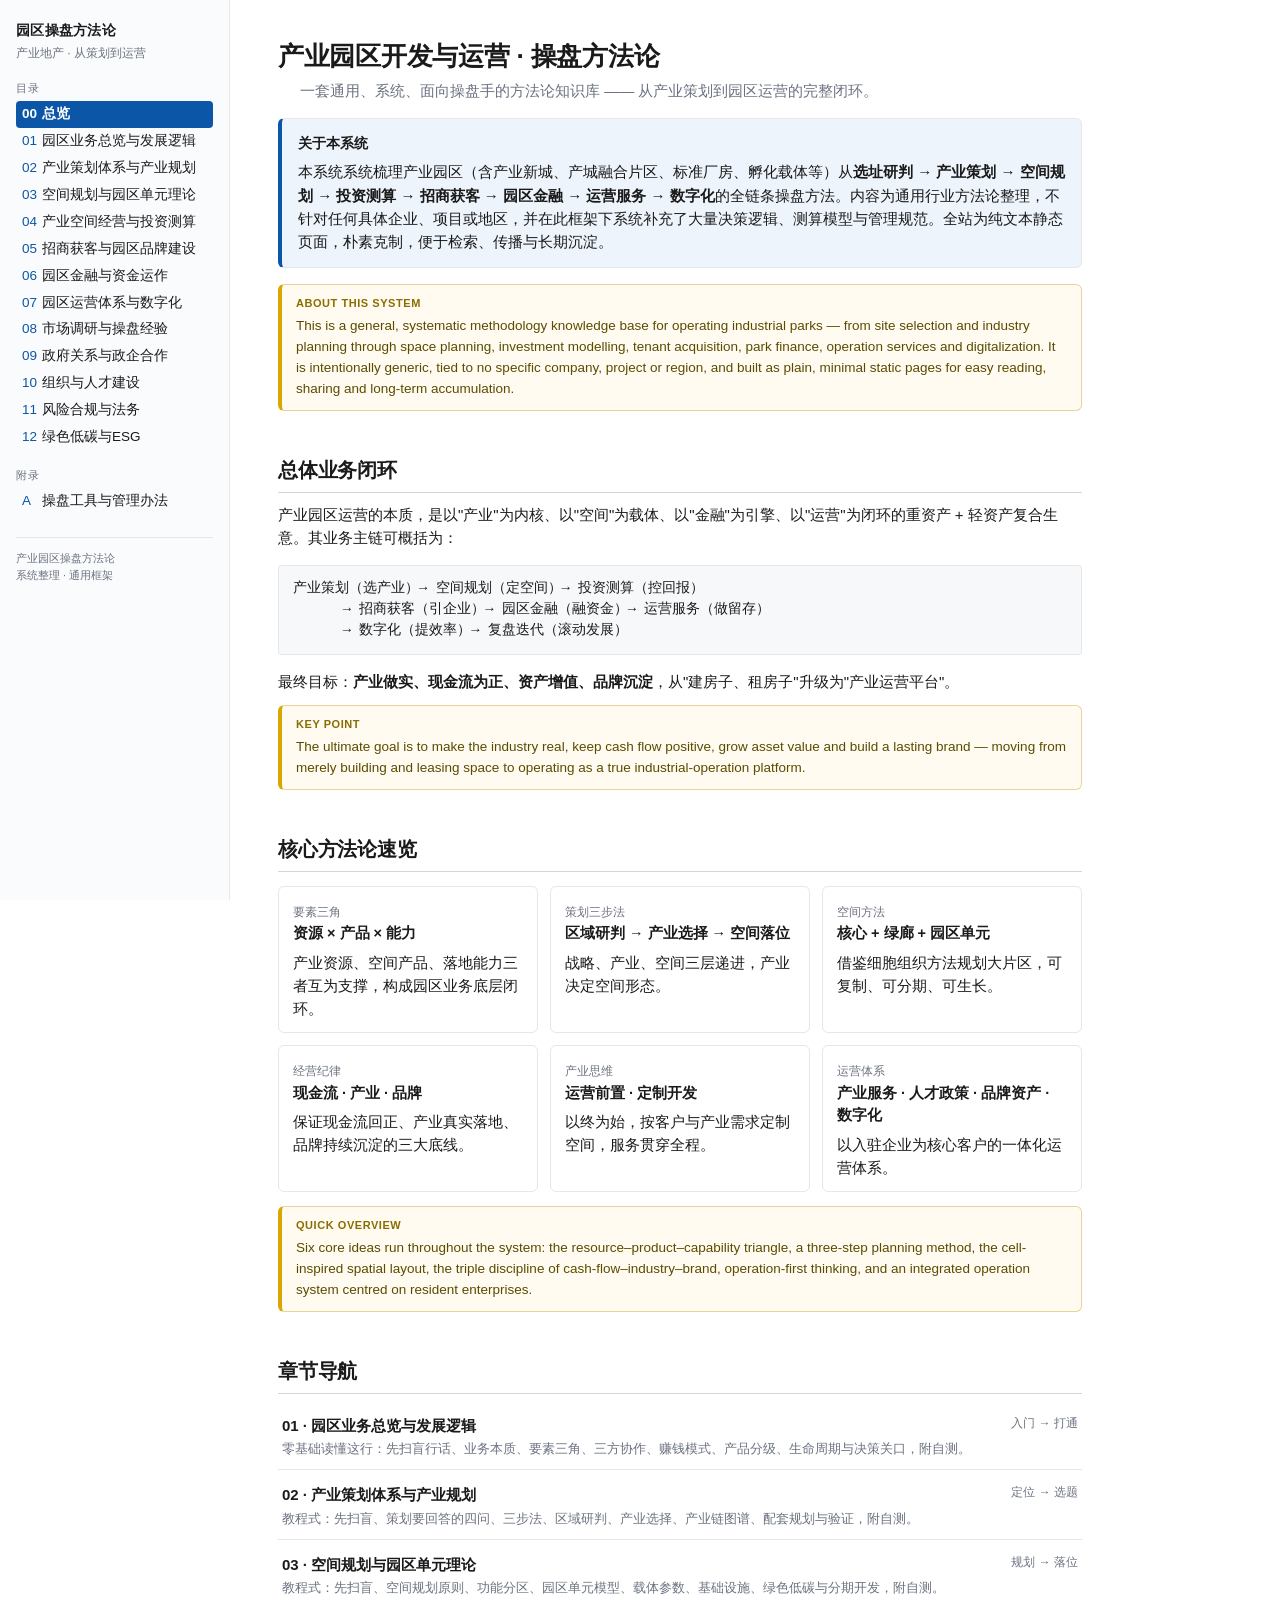
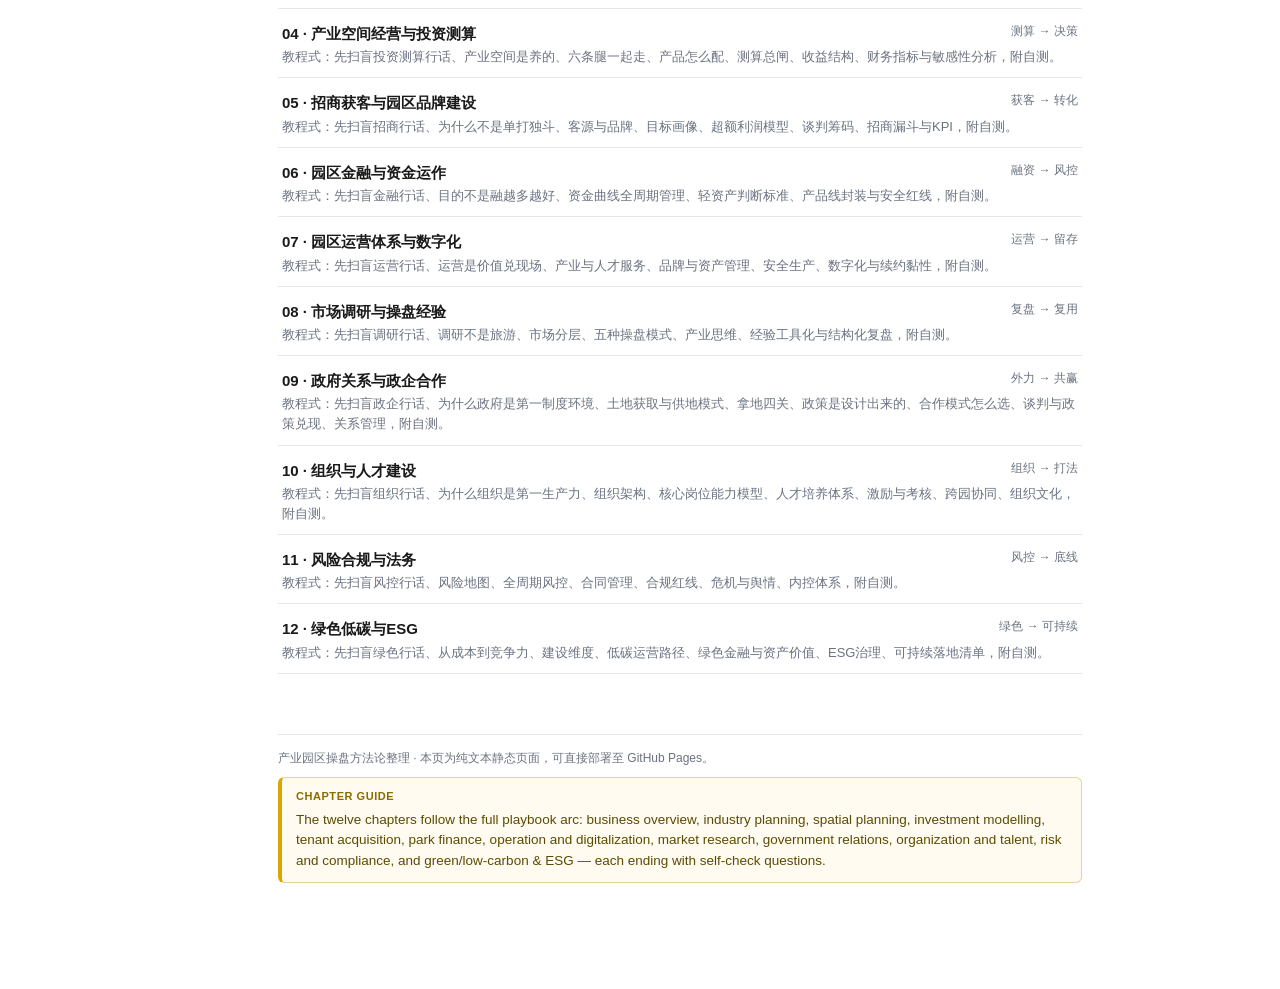
==== index.html @ 170338b4 "feat: publish bilingual static site (CN with EN annotation blocks)" ====
﻿<!DOCTYPE html>
<html lang="zh-CN">
<head>
<meta charset="UTF-8">
<meta name="viewport" content="width=device-width, initial-scale=1.0">
<title>产业园区开发与运营 · 操盘方法论</title>
<meta name="description" content="一套通用、系统的产业园区（产业新城、产城融合片区）开发与运营方法论。涵盖产业策划、空间规划、投资测算、招商获客、园区金融、运营服务与数字化，面向园区操盘手的纯文本静态知识库。">
<link rel="stylesheet" href="assets/style.css">
</head>
<body>
<div class="layout">
<nav class="side">
  <div class="brand">园区操盘方法论</div>
  <div class="brand-sub">产业地产 · 从策划到运营</div>
  <div class="nav-section">目录</div>
  <a href="index.html" class="active"><span class="num">00</span>总览</a>
  <a href="ch1.html"><span class="num">01</span>园区业务总览与发展逻辑</a>
  <a href="ch2.html"><span class="num">02</span>产业策划体系与产业规划</a>
  <a href="ch3.html"><span class="num">03</span>空间规划与园区单元理论</a>
  <a href="ch4.html"><span class="num">04</span>产业空间经营与投资测算</a>
  <a href="ch5.html"><span class="num">05</span>招商获客与园区品牌建设</a>
  <a href="ch6.html"><span class="num">06</span>园区金融与资金运作</a>
  <a href="ch7.html"><span class="num">07</span>园区运营体系与数字化</a>
  <a href="ch8.html"><span class="num">08</span>市场调研与操盘经验</a>
  <a href="ch9.html"><span class="num">09</span>政府关系与政企合作</a>
  <a href="ch10.html"><span class="num">10</span>组织与人才建设</a>
  <a href="ch11.html"><span class="num">11</span>风险合规与法务</a>
  <a href="ch12.html"><span class="num">12</span>绿色低碳与ESG</a>
  <div class="nav-section">附录</div>
  <a href="appendix.html"><span class="num">A</span>操盘工具与管理办法</a>
  <div class="side-foot">产业园区操盘方法论<br>系统整理 · 通用框架</div>
</nav>
<main>
<div class="main-wrap">

<h1>产业园区开发与运营 · 操盘方法论</h1>
<p class="ch-desc" style="margin-bottom:16px;">一套通用、系统、面向操盘手的方法论知识库 —— 从产业策划到园区运营的完整闭环。</p>

<div class="box box-accent">
  <div class="box-title">关于本系统</div>
  <p style="margin:0;">本系统系统梳理产业园区（含产业新城、产城融合片区、标准厂房、孵化载体等）从<strong>选址研判 → 产业策划 → 空间规划 → 投资测算 → 招商获客 → 园区金融 → 运营服务 → 数字化</strong>的全链条操盘方法。内容为通用行业方法论整理，不针对任何具体企业、项目或地区，并在此框架下系统补充了大量决策逻辑、测算模型与管理规范。全站为纯文本静态页面，朴素克制，便于检索、传播与长期沉淀。</p>
</div>
<div class="en-note"><span class="en-lbl">About this system</span><p>This is a general, systematic methodology knowledge base for operating industrial parks &mdash; from site selection and industry planning through space planning, investment modelling, tenant acquisition, park finance, operation services and digitalization. It is intentionally generic, tied to no specific company, project or region, and built as plain, minimal static pages for easy reading, sharing and long-term accumulation.</p></div>

<h2>总体业务闭环</h2>
<p>产业园区运营的本质，是以"产业"为内核、以"空间"为载体、以"金融"为引擎、以"运营"为闭环的重资产 + 轻资产复合生意。其业务主链可概括为：</p>
<pre><code>产业策划（选产业）→ 空间规划（定空间）→ 投资测算（控回报）
      → 招商获客（引企业）→ 园区金融（融资金）→ 运营服务（做留存）
      → 数字化（提效率）→ 复盘迭代（滚动发展）</code></pre>
<p>最终目标：<strong>产业做实、现金流为正、资产增值、品牌沉淀</strong>，从"建房子、租房子"升级为"产业运营平台"。</p>
<div class="en-note"><span class="en-lbl">Key point</span><p>The ultimate goal is to make the industry real, keep cash flow positive, grow asset value and build a lasting brand &mdash; moving from merely building and leasing space to operating as a true industrial-operation platform.</p></div>

<h2>核心方法论速览</h2>
<div class="grid c3">
  <div class="card"><span class="k">要素三角</span><h4>资源 × 产品 × 能力</h4>产业资源、空间产品、落地能力三者互为支撑，构成园区业务底层闭环。</div>
  <div class="card"><span class="k">策划三步法</span><h4>区域研判 → 产业选择 → 空间落位</h4>战略、产业、空间三层递进，产业决定空间形态。</div>
  <div class="card"><span class="k">空间方法</span><h4>核心 + 绿廊 + 园区单元</h4>借鉴细胞组织方法规划大片区，可复制、可分期、可生长。</div>
  <div class="card"><span class="k">经营纪律</span><h4>现金流 · 产业 · 品牌</h4>保证现金流回正、产业真实落地、品牌持续沉淀的三大底线。</div>
  <div class="card"><span class="k">产业思维</span><h4>运营前置 · 定制开发</h4>以终为始，按客户与产业需求定制空间，服务贯穿全程。</div>
  <div class="card"><span class="k">运营体系</span><h4>产业服务 · 人才政策 · 品牌资产 · 数字化</h4>以入驻企业为核心客户的一体化运营体系。</div>
</div>
<div class="en-note"><span class="en-lbl">Quick overview</span><p>Six core ideas run throughout the system: the resource&ndash;product&ndash;capability triangle, a three-step planning method, the cell-inspired spatial layout, the triple discipline of cash-flow&ndash;industry&ndash;brand, operation-first thinking, and an integrated operation system centred on resident enterprises.</p></div>

<h2>章节导航</h2>
<ul class="toc">
  <li><a href="ch1.html">01 · 园区业务总览与发展逻辑</a><span class="pg">入门 → 打通</span><div class="desc">零基础读懂这行：先扫盲行话、业务本质、要素三角、三方协作、赚钱模式、产品分级、生命周期与决策关口，附自测。</div></li>
  <li><a href="ch2.html">02 · 产业策划体系与产业规划</a><span class="pg">定位 → 选题</span><div class="desc">教程式：先扫盲、策划要回答的四问、三步法、区域研判、产业选择、产业链图谱、配套规划与验证，附自测。</div></li>
  <li><a href="ch3.html">03 · 空间规划与园区单元理论</a><span class="pg">规划 → 落位</span><div class="desc">教程式：先扫盲、空间规划原则、功能分区、园区单元模型、载体参数、基础设施、绿色低碳与分期开发，附自测。</div></li>
  <li><a href="ch4.html">04 · 产业空间经营与投资测算</a><span class="pg">测算 → 决策</span><div class="desc">教程式：先扫盲投资测算行话、产业空间是养的、六条腿一起走、产品怎么配、测算总闸、收益结构、财务指标与敏感性分析，附自测。</div></li>
  <li><a href="ch5.html">05 · 招商获客与园区品牌建设</a><span class="pg">获客 → 转化</span><div class="desc">教程式：先扫盲招商行话、为什么不是单打独斗、客源与品牌、目标画像、超额利润模型、谈判筹码、招商漏斗与KPI，附自测。</div></li>
  <li><a href="ch6.html">06 · 园区金融与资金运作</a><span class="pg">融资 → 风控</span><div class="desc">教程式：先扫盲金融行话、目的不是融越多越好、资金曲线全周期管理、轻资产判断标准、产品线封装与安全红线，附自测。</div></li>
  <li><a href="ch7.html">07 · 园区运营体系与数字化</a><span class="pg">运营 → 留存</span><div class="desc">教程式：先扫盲运营行话、运营是价值兑现场、产业与人才服务、品牌与资产管理、安全生产、数字化与续约黏性，附自测。</div></li>
  <li><a href="ch8.html">08 · 市场调研与操盘经验</a><span class="pg">复盘 → 复用</span><div class="desc">教程式：先扫盲调研行话、调研不是旅游、市场分层、五种操盘模式、产业思维、经验工具化与结构化复盘，附自测。</div></li>
  <li><a href="ch9.html">09 · 政府关系与政企合作</a><span class="pg">外力 → 共赢</span><div class="desc">教程式：先扫盲政企行话、为什么政府是第一制度环境、土地获取与供地模式、拿地四关、政策是设计出来的、合作模式怎么选、谈判与政策兑现、关系管理，附自测。</div></li>
  <li><a href="ch10.html">10 · 组织与人才建设</a><span class="pg">组织 → 打法</span><div class="desc">教程式：先扫盲组织行话、为什么组织是第一生产力、组织架构、核心岗位能力模型、人才培养体系、激励与考核、跨园协同、组织文化，附自测。</div></li>
  <li><a href="ch11.html">11 · 风险合规与法务</a><span class="pg">风控 → 底线</span><div class="desc">教程式：先扫盲风控行话、风险地图、全周期风控、合同管理、合规红线、危机与舆情、内控体系，附自测。</div></li>
  <li><a href="ch12.html">12 · 绿色低碳与ESG</a><span class="pg">绿色 → 可持续</span><div class="desc">教程式：先扫盲绿色行话、从成本到竞争力、建设维度、低碳运营路径、绿色金融与资产价值、ESG治理、可持续落地清单，附自测。</div></li>
</ul>

<div class="foot-note">产业园区操盘方法论整理 · 本页为纯文本静态页面，可直接部署至 GitHub Pages。</div>
<div class="en-note"><span class="en-lbl">Chapter guide</span><p>The twelve chapters follow the full playbook arc: business overview, industry planning, spatial planning, investment modelling, tenant acquisition, park finance, operation and digitalization, market research, government relations, organization and talent, risk and compliance, and green/low-carbon &amp; ESG &mdash; each ending with self-check questions.</p></div>

</div>
</main>
</div>
</body>
</html>
---- assets/style.css ----
:root{
  --ink:#1a1a1a;
  --muted:#6b7280;
  --line:#e5e7eb;
  --line-strong:#d1d5db;
  --accent:#0b56a6;
  --accent-soft:#eef4fb;
  --warn:#9a3412;
  --bg:#ffffff;
  --code:#0f172a;
  --code-bg:#f6f8fa;
}
*{box-sizing:border-box;}
html{-webkit-text-size-adjust:100%;}
body{
  margin:0;
  font-family:"Helvetica Neue",Arial,"PingFang SC","Hiragino Sans GB","Microsoft YaHei",sans-serif;
  color:var(--ink);
  background:var(--bg);
  line-height:1.55;
  font-size:15px;
}
a{color:var(--accent);text-decoration:none;}
a:hover{text-decoration:underline;}
code{
  font-family:"SF Mono","Consolas","Menlo",monospace;
  font-size:0.92em;
  background:var(--code-bg);
  border:1px solid var(--line);
  border-radius:3px;
  padding:0 0.3em;
}
pre code{display:block;padding:12px 14px;overflow:auto;background:var(--code-bg);border:1px solid var(--line);}

/* ---- Layout ---- */
.layout{display:flex;min-height:100vh;}
nav.side{
  width:230px;flex:0 0 230px;
  border-right:1px solid var(--line);
  padding:20px 16px;
  position:sticky;top:0;height:100vh;overflow:auto;
  background:#fafbfc;
}
main{flex:1;min-width:0;padding:40px 48px 90px;max-width:900px;}
.main-wrap{max-width:900px;margin:0 auto;}

/* sidebar */
.brand{font-weight:700;font-size:14px;letter-spacing:.02em;margin-bottom:2px;}
.brand-sub{font-size:12px;color:var(--muted);margin-bottom:18px;}
.nav-section{margin:0 0 4px;font-size:11px;text-transform:uppercase;letter-spacing:.06em;color:var(--muted);margin-top:16px;}
nav.side a{display:block;padding:4px 6px;border-radius:4px;color:var(--ink);font-size:13.5px;line-height:1.4;}
nav.side a:hover{background:var(--accent-soft);text-decoration:none;}
nav.side a.active{background:var(--accent);color:#fff;font-weight:600;}
nav.side a .num{display:inline-block;width:20px;color:var(--accent);font-variant-numeric:tabular-nums;}
nav.side a.active .num{color:#fff;}
.side-foot{margin-top:22px;font-size:11px;color:var(--muted);border-top:1px solid var(--line);padding-top:12px;}

/* ---- Typography ---- */
h1{font-size:26px;line-height:1.25;margin:0 0 6px;letter-spacing:-.01em;}
h2{font-size:20px;margin:44px 0 10px;padding-bottom:6px;border-bottom:1px solid var(--line-strong);letter-spacing:-.01em;}
h3{font-size:16.5px;margin:26px 0 8px;}
h4{font-size:14.5px;margin:18px 0 6px;}
p{margin:0 0 12px;}
ul,ol{margin:0 0 12px;padding-left:22px;}
li{margin:3px 0;}
strong{font-weight:650;}
hr{border:0;border-top:1px solid var(--line);margin:26px 0;}

/* ---- Components ---- */
.ch-title{max-width:760px;margin:0 auto 4px;}
.ch-kicker{font-size:12px;letter-spacing:.1em;text-transform:uppercase;color:var(--muted);margin-bottom:6px;}
.ch-desc{color:var(--muted);font-size:15px;max-width:760px;margin:0 auto 12px;}
.crumb{margin-bottom:22px;font-size:12.5px;color:var(--muted);}
.crumb a{color:var(--muted);}
.crumb a:hover{color:var(--accent);}
.lead{font-size:15.5px;color:var(--code);border-left:3px solid var(--accent);padding:2px 0 2px 14px;}

.box{width:100%;border:1px solid var(--line);border-radius:6px;padding:14px 16px;margin:16px 0;background:#fcfcfd;box-sizing:border-box;}
.box-accent{border-left:4px solid var(--accent);background:var(--accent-soft);}
.box-warn{border-left:4px solid var(--warn);background:#fdf7f3;}
.box .box-title{font-weight:700;margin-bottom:6px;font-size:14px;}

/* ---- Tutorial components ---- */
.lesson{border:1px solid var(--accent);border-radius:8px;padding:16px 18px;margin:18px 0 26px;background:var(--accent-soft);}
.lesson .lesson-title{font-weight:700;font-size:15px;margin-bottom:8px;color:var(--accent);}
.lesson ol,.lesson ul{margin-bottom:4px;}
.term{border:1px solid var(--line);border-left:4px solid var(--code);border-radius:4px;background:#f8fafc;padding:1px 0;}
.term .t-name{font-weight:700;color:var(--code);}
.term .t-means{color:var(--ink);}
.example{border:1px dashed var(--line-strong);border-left:4px solid #15803d;border-radius:6px;background:#f7faf7;padding:12px 15px;margin:14px 0;}
.example .ex-title{font-weight:700;font-size:13px;color:#15803d;margin-bottom:5px;}
.example p:last-child{margin:0;}
.example ol,.example ul{margin-bottom:4px;}
.selfcheck{border:1px solid var(--line-strong);border-radius:8px;padding:16px 18px;margin:26px 0 6px;background:#fbfbfb;}
.selfcheck .sc-title{font-weight:700;font-size:15px;margin-bottom:8px;}
.selfcheck ol{margin:0 0 4px;}
.takeaway{border:1px solid var(--line-strong);border-radius:8px;padding:16px 18px;margin:22px 0 6px;background:#f4f6f8;}
.takeaway .tk-title{font-weight:700;font-size:15px;margin-bottom:8px;}

/* ---- Bilingual annotation block (English note) ---- */
.en-note{border:1px solid #e8d49a;border-left:4px solid #d9a800;border-radius:6px;background:#fffbf0;padding:10px 14px;margin:10px 0 16px;}
.en-note .en-lbl{display:block;font-size:11px;font-weight:700;letter-spacing:.05em;text-transform:uppercase;color:#8a6d00;margin-bottom:4px;}
.en-note p{margin:0;color:#5b4b00;font-size:13.5px;line-height:1.55;}

table{border-collapse:collapse;width:100%;margin:14px 0;font-size:13.5px;}
th,td{border:1px solid var(--line-strong);padding:6px 9px;text-align:left;vertical-align:top;}
th{background:#f3f4f6;font-weight:600;white-space:nowrap;}
tbody tr:nth-child(even){background:#fafbfc;}
table.num td,table.num th{font-variant-numeric:tabular-nums;}

.tag{display:inline-block;font-size:11px;padding:1px 7px;border-radius:10px;background:var(--accent-soft);color:var(--accent);border:1px solid var(--line-strong);margin:0 2px 4px 0;}
.toc{list-style:none;padding:0;margin:0;}
.toc>li{border-bottom:1px solid var(--line);padding:10px 4px;}
.toc>li>a{font-weight:600;color:var(--ink);}
.toc>li>a:hover{color:var(--accent);text-decoration:none;}
.toc .desc{font-size:13px;color:var(--muted);margin-top:2px;}
.toc .pg{float:right;font-size:12px;color:var(--muted);}

.grid{display:grid;gap:12px;margin:14px 0;}
.grid.c2{grid-template-columns:1fr 1fr;}
.grid.c3{grid-template-columns:1fr 1fr 1fr;}
.card{border:1px solid var(--line);border-radius:6px;padding:12px 14px;background:#fff;}
.card h4{margin-top:0;}
.card .k{font-size:12px;color:var(--muted);}

.breadcrumb-top a{color:var(--muted);}

.pager{display:flex;justify-content:space-between;gap:16px;margin-top:50px;border-top:1px solid var(--line);padding-top:20px;}
.pager .next{margin-left:auto;text-align:right;}
.pager a{font-weight:600;}
.pager .lbl{display:block;font-size:12px;color:var(--muted);}

.foot-note{margin-top:60px;font-size:12px;color:var(--muted);border-top:1px solid var(--line);padding-top:14px;}

/* mobile */
@media (max-width:820px){
  nav.side{width:100%;height:auto;position:static;border-right:0;border-bottom:1px solid var(--line);}
  .layout{flex-direction:column;}
  main{padding:24px 18px 70px;}
  .grid.c2,.grid.c3{grid-template-columns:1fr;}
}
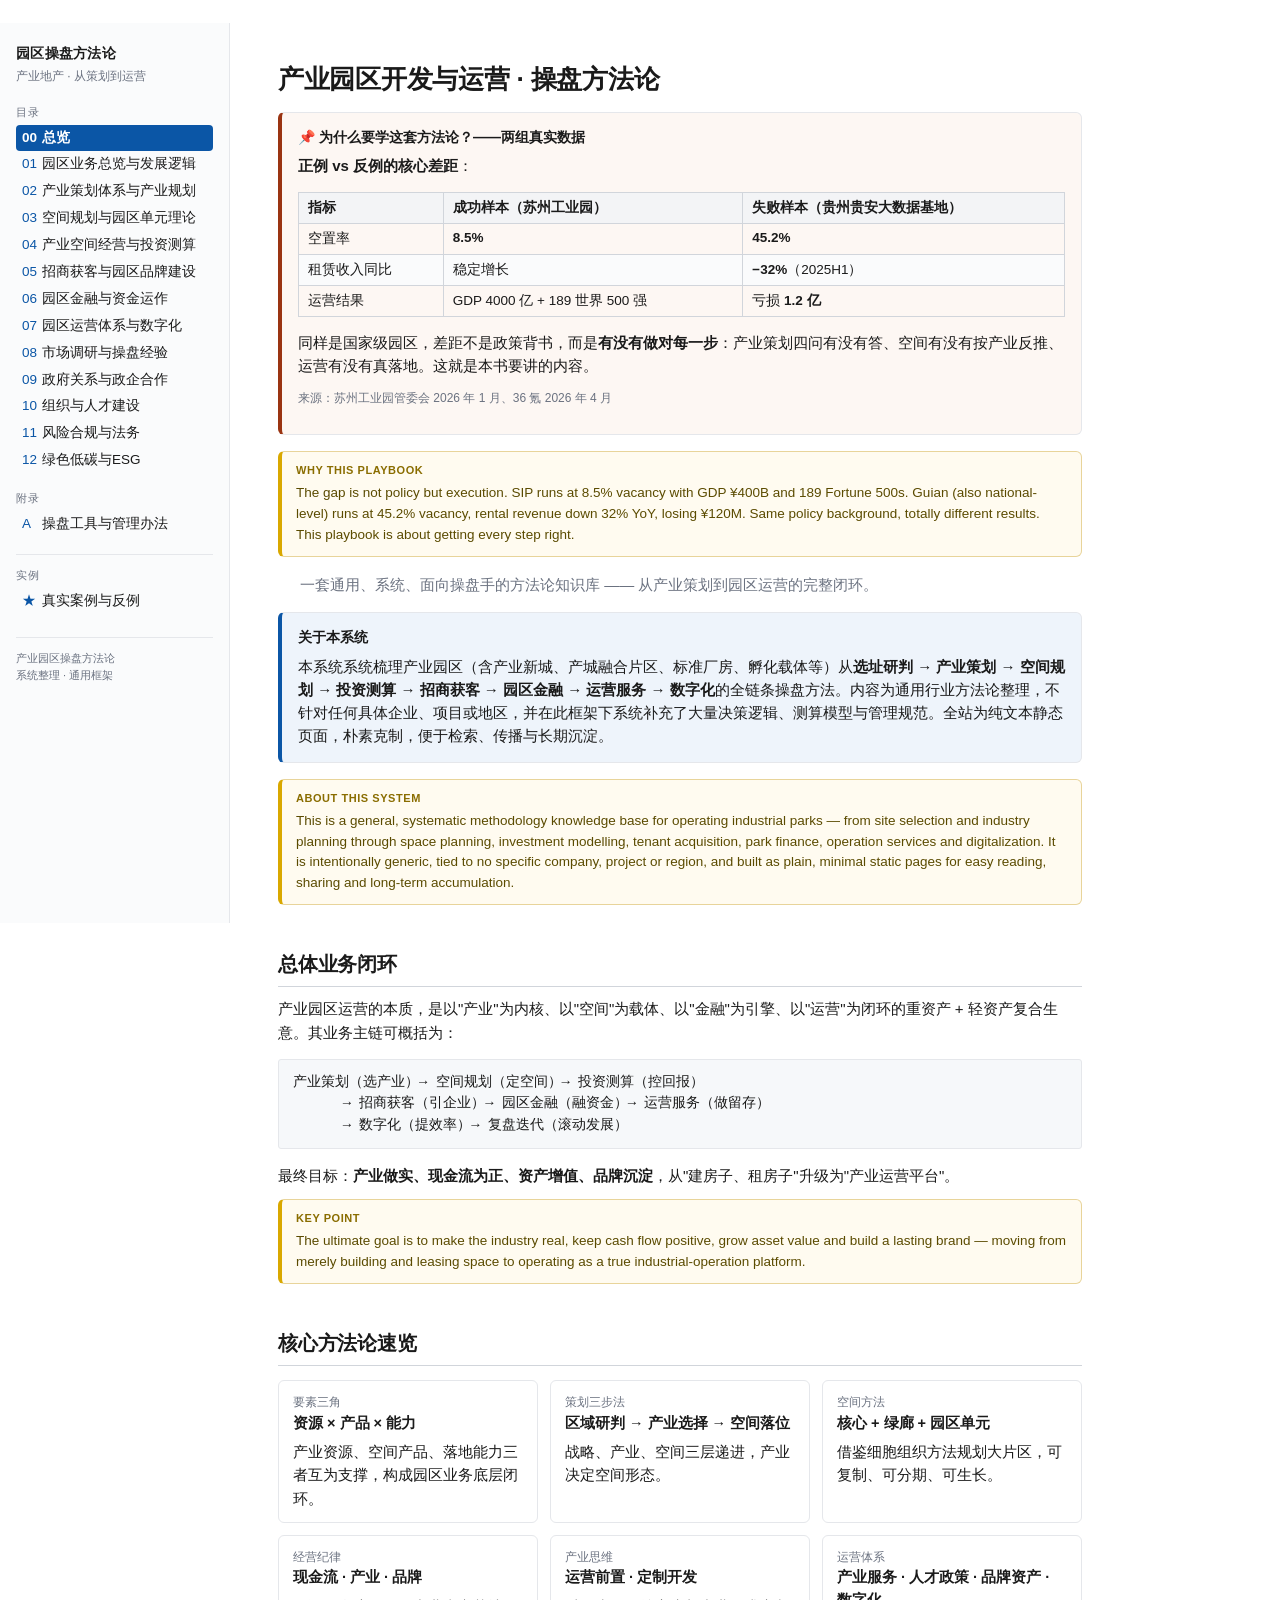
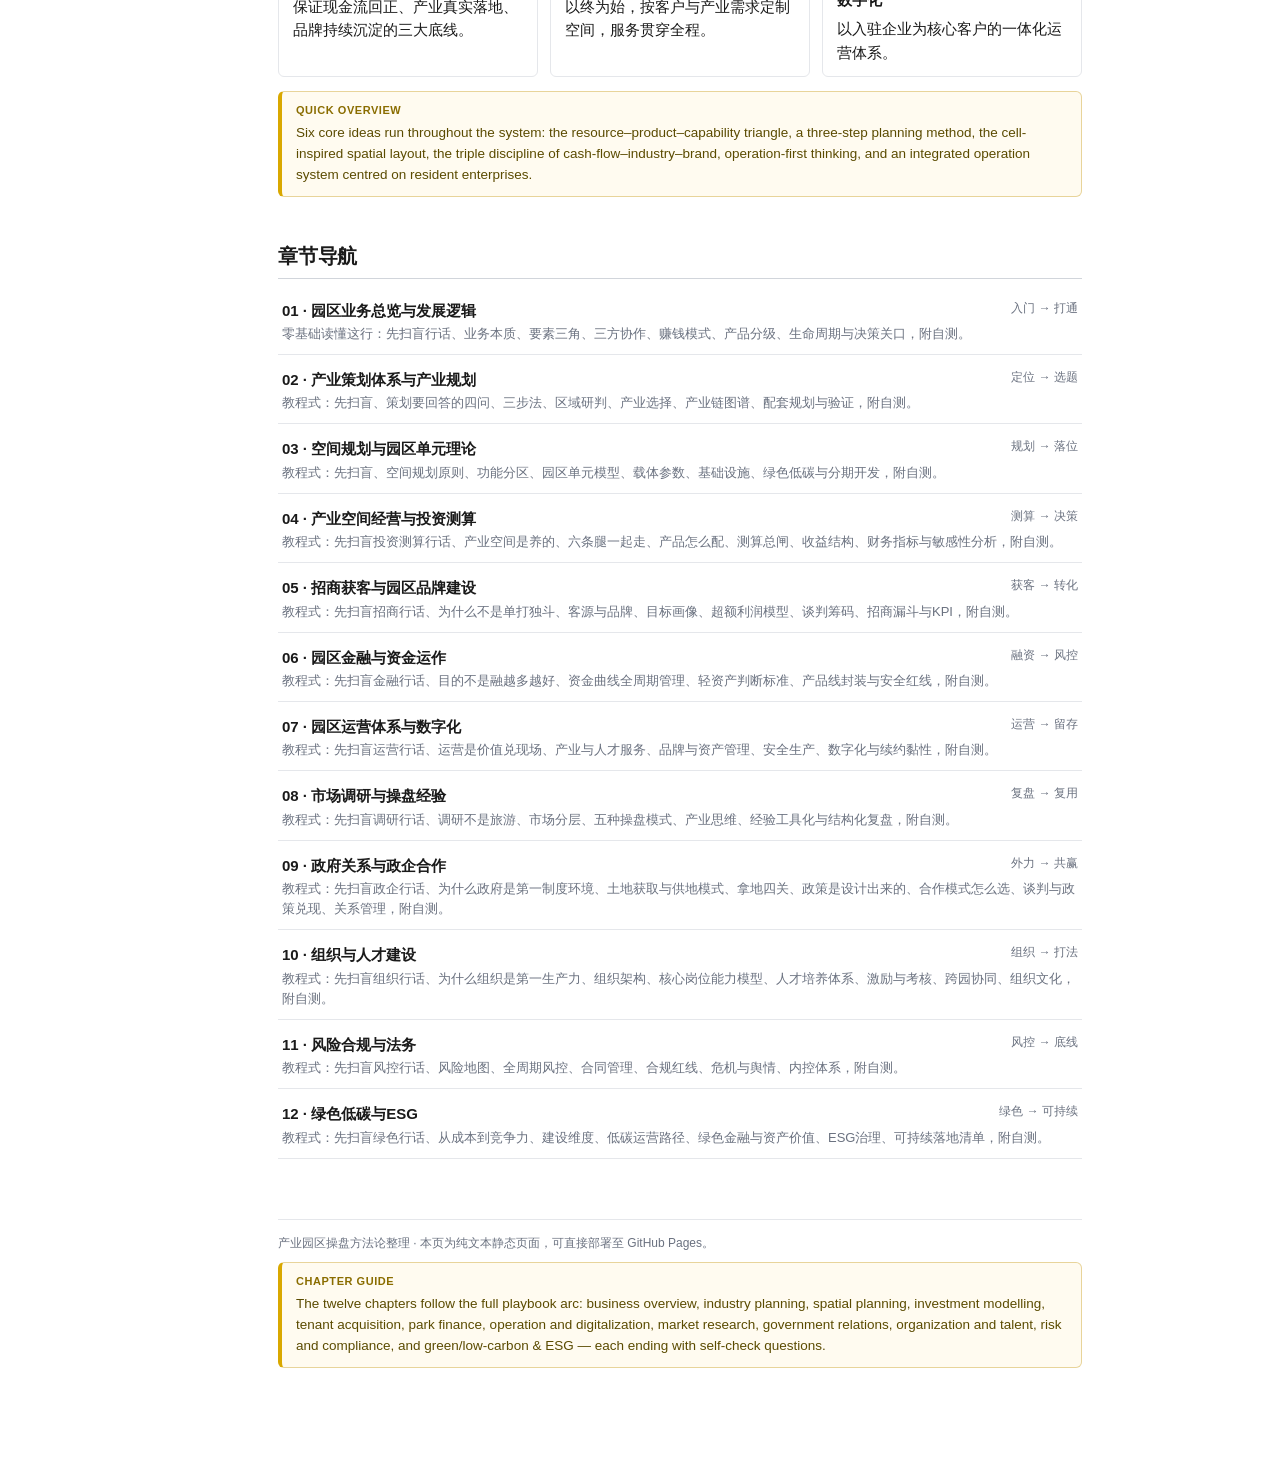
==== commit 79b48151: "feat: full rewrite with 104 real-world examples and 189 bilingual annotations" ====
--- a/index.html
+++ b/index.html
@@ -1,4 +1,4 @@
-﻿<!DOCTYPE html>
+﻿﻿<!DOCTYPE html>
 <html lang="zh-CN">
 <head>
 <meta charset="UTF-8">
@@ -28,12 +28,30 @@
   <a href="ch12.html"><span class="num">12</span>绿色低碳与ESG</a>
   <div class="nav-section">附录</div>
   <a href="appendix.html"><span class="num">A</span>操盘工具与管理办法</a>
+  <div class="nav-section" style="border-top:1px solid var(--line);margin-top:16px;padding-top:12px;">实例</div>
+  <a href="case-studies.html"><span class="num">★</span>真实案例与反例</a>
   <div class="side-foot">产业园区操盘方法论<br>系统整理 · 通用框架</div>
 </nav>
 <main>
 <div class="main-wrap">
 
 <h1>产业园区开发与运营 · 操盘方法论</h1>
+
+<div class="box box-warn">
+  <div class="box-title">📌 为什么要学这套方法论？——两组真实数据</div>
+  <p><strong>正例 vs 反例的核心差距</strong>：</p>
+  <table>
+  <thead><tr><th>指标</th><th>成功样本（苏州工业园）</th><th>失败样本（贵州贵安大数据基地）</th></tr></thead>
+  <tbody>
+  <tr><td>空置率</td><td><strong>8.5%</strong></td><td><strong>45.2%</strong></td></tr>
+  <tr><td>租赁收入同比</td><td>稳定增长</td><td><strong>−32%</strong>（2025H1）</td></tr>
+  <tr><td>运营结果</td><td>GDP 4000 亿 + 189 世界 500 强</td><td>亏损 <strong>1.2 亿</strong></td></tr>
+  </tbody>
+  </table>
+  <p>同样是国家级园区，差距不是政策背书，而是<strong>有没有做对每一步</strong>：产业策划四问有没有答、空间有没有按产业反推、运营有没有真落地。这就是本书要讲的内容。</p>
+  <p style="font-size:12px;color:var(--muted);margin-top:4px;">来源：苏州工业园管委会 2026 年 1 月、36 氪 2026 年 4 月</p>
+</div>
+<div class="en-note"><span class="en-lbl">Why this playbook</span><p>The gap is not policy but execution. SIP runs at 8.5% vacancy with GDP &yen;400B and 189 Fortune 500s. Guian (also national-level) runs at 45.2% vacancy, rental revenue down 32% YoY, losing &yen;120M. Same policy background, totally different results. This playbook is about getting every step right.</p></div>
 <p class="ch-desc" style="margin-bottom:16px;">一套通用、系统、面向操盘手的方法论知识库 —— 从产业策划到园区运营的完整闭环。</p>
 
 <div class="box box-accent">
